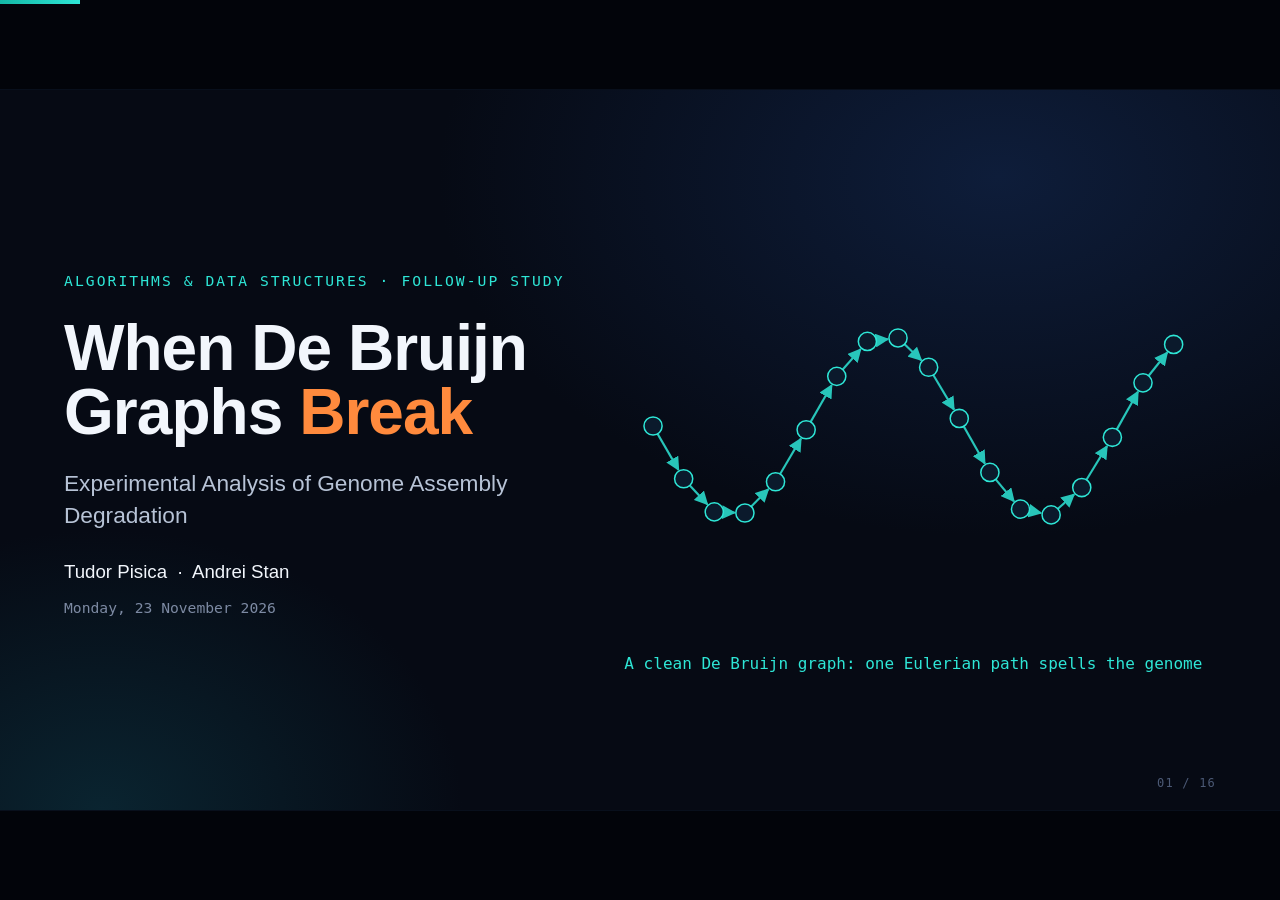
==== presentation/index.html @ 7c53497b "Add interactive 20-minute HTML presentation and research materials - presentation/: offline 16-slide" ====
<!doctype html>
<html lang="en">
<head>
<meta charset="utf-8">
<meta name="viewport" content="width=device-width, initial-scale=1">
<title>When De Bruijn Graphs Break</title>
<meta name="description" content="Analyzing the Degradation of De Bruijn Graphs in Genome Assembly — Tudor Pisica & Andrei Stan">
<link rel="stylesheet" href="css/deck.css">
</head>
<body>
<div id="progress"></div>
<div id="viewport"><div id="stage"></div></div>

<div id="chrome" aria-label="Presentation controls">
  <button id="b-prev" title="Previous (←)">◀</button>
  <span class="count" id="count">1 / 16</span>
  <button id="b-next" title="Next (→ / Space)">▶</button>
  <button id="b-play" title="Play / pause demo (K)">⏯ Play</button>
  <button id="b-reset" title="Reset demo (R)">↺ Reset</button>
  <span class="timer" id="timer" title="Elapsed (T resets)">0:00</span>
  <button id="b-notes" title="Notes overlay (N)">Notes</button>
  <button id="b-pres" title="Presenter window (P)">Presenter</button>
  <button id="b-fs" title="Fullscreen (F)">⛶</button>
  <button id="b-help" title="Keyboard help (?)">?</button>
</div>
<div id="notes"></div>
<div id="help"><div class="box">
  <kbd>→</kbd> <kbd>Space</kbd> <kbd>PgDn</kbd> next step / slide &nbsp; <kbd>←</kbd> <kbd>PgUp</kbd> back<br>
  <kbd>F</kbd> fullscreen &nbsp; <kbd>N</kbd> notes overlay &nbsp; <kbd>P</kbd> presenter window<br>
  <kbd>K</kbd> play / pause the slide's animation &nbsp; <kbd>R</kbd> reset the slide's demo<br>
  <kbd>T</kbd> restart the timer &nbsp; <kbd>Home</kbd>/<kbd>End</kbd> first / last slide &nbsp; <kbd>Esc</kbd> close overlays
</div></div>

<script src="data/lambda-data.js"></script>
<script src="js/notes.js"></script>
<script src="js/toy-graph.js"></script>
<script src="js/charts.js"></script>
<script src="js/deck.js"></script>
<script src="js/viz.js"></script>
<script src="js/slides.js"></script>
<script>Deck.init();</script>
</body>
</html>
---- presentation/css/deck.css ----
/* ------------------------------------------------------------------
   De Bruijn degradation deck — layout is authored for a fixed
   1920×1080 stage that is scaled to fit any window (no reflow, no overflow).
   ------------------------------------------------------------------ */
:root {
  --bg: #060a14;
  --bg-2: #0b1222;
  --panel: #0f1829;
  --panel-2: #142036;
  --rule: #22314d;
  --ink: #f2f6fc;
  --ink-2: #b7c3d6;
  --muted: #7d8aa3;
  --cyan: #2ee6d6;
  --teal: #14b8a6;
  --blue: #4c9dff;
  --orange: #ff8a3d;
  --red: #ff4d5e;
  --purple: #b57bff;
  --yellow: #ffd166;
  --green: #4ade80;
  --font: "Segoe UI Variable", "Segoe UI", "Inter", "Helvetica Neue", Arial, sans-serif;
  --display: "Segoe UI Variable Display", "Segoe UI", "Helvetica Neue", Arial, sans-serif;
  --mono: "Cascadia Code", "Cascadia Mono", Consolas, "SFMono-Regular", Menlo, monospace;
  --math: "Cambria Math", "Cambria", "STIX Two Math", "Times New Roman", serif;
}
* { box-sizing: border-box; }
html, body { margin: 0; height: 100%; background: #02040a; color: var(--ink); font-family: var(--font); overflow: hidden; }
button { font-family: inherit; }

/* ---------- stage ---------- */
#viewport { position: fixed; inset: 0; display: grid; place-items: center; }
#stage {
  position: absolute; left: 50%; top: 50%;
  width: 1920px; height: 1080px;
  transform-origin: 0 0;
  background: radial-gradient(1400px 900px at 78% 12%, #0e1d3a 0%, transparent 60%),
              radial-gradient(900px 700px at 8% 100%, #0a2430 0%, transparent 60%), var(--bg);
  overflow: hidden;
  box-shadow: 0 0 0 1px #0d1526;
}
.slide { position: absolute; inset: 0; padding: 72px 96px 88px; display: none; flex-direction: column; }
.slide.active { display: flex; animation: slideIn .45s cubic-bezier(.2,.7,.2,1); }
@keyframes slideIn { from { opacity: 0; transform: translateY(14px); } to { opacity: 1; transform: none; } }

/* ---------- type ---------- */
.eyebrow { font-family: var(--mono); font-size: 22px; letter-spacing: .14em; text-transform: uppercase; color: var(--cyan); margin-bottom: 14px; }
.eyebrow.warn { color: var(--orange); }
.eyebrow.shock { color: var(--purple); }
h1 { font-family: var(--display); font-weight: 700; font-size: 64px; line-height: 1.06; margin: 0 0 10px; letter-spacing: -.015em; }
h2 { font-family: var(--display); font-weight: 650; font-size: 54px; line-height: 1.1; margin: 0; letter-spacing: -.01em; }
h3 { font-size: 30px; font-weight: 600; margin: 0 0 10px; }
.lead { font-size: 30px; color: var(--ink-2); line-height: 1.4; max-width: 1500px; }
.small { font-size: 22px; color: var(--muted); }
.muted { color: var(--muted); }
.mono { font-family: var(--mono); }
.c-cyan { color: var(--cyan); } .c-orange { color: var(--orange); } .c-red { color: var(--red); }
.c-purple { color: var(--purple); } .c-yellow { color: var(--yellow); } .c-green { color: var(--green); } .c-blue { color: var(--blue); }
.header { display: flex; justify-content: space-between; align-items: flex-end; gap: 40px; margin-bottom: 28px; flex: none; }
.header .takeaway { font-size: 26px; color: var(--ink-2); max-width: 760px; text-align: right; line-height: 1.35; }
.body { flex: 1; min-height: 0; display: grid; gap: 40px; }
.cols-2 { grid-template-columns: 1fr 1fr; }
.cols-21 { grid-template-columns: 1.35fr 1fr; }
.cols-12 { grid-template-columns: 1fr 1.35fr; }
.cols-3 { grid-template-columns: repeat(3, 1fr); }
.stack { display: flex; flex-direction: column; gap: 22px; min-height: 0; }
.center { display: flex; align-items: center; justify-content: center; }

/* ---------- panels, chips ---------- */
.panel { background: linear-gradient(180deg, var(--panel), #0c1424); border: 1px solid var(--rule); border-radius: 18px; padding: 26px 30px; min-height: 0; position: relative; }
.panel h3 { font-size: 26px; color: var(--ink); }
.tag { display: inline-flex; align-items: center; gap: 10px; font-family: var(--mono); font-size: 18px; letter-spacing: .08em; text-transform: uppercase; padding: 6px 14px; border-radius: 999px; border: 1px solid currentColor; }
.tag.measured { color: var(--cyan); background: #2ee6d612; }
.tag.model { color: var(--yellow); background: #ffd16612; }
.tag.sim { color: var(--purple); background: #b57bff14; }
.tag.hyp { color: var(--orange); background: #ff8a3d12; }
.panel-tag { position: absolute; top: 20px; right: 22px; }
.verdict { font-family: var(--mono); font-weight: 700; font-size: 22px; letter-spacing: .08em; padding: 8px 16px; border-radius: 10px; display: inline-block; }
.verdict.ok { color: #052e1b; background: var(--green); }
.verdict.part { color: #2b1b00; background: var(--yellow); }

/* ---------- math ---------- */
.math { font-family: var(--math); font-size: 40px; letter-spacing: .01em; white-space: nowrap; }
.math.big { font-size: 58px; }
.math.mid { font-size: 34px; }
.math i { font-style: italic; }
.frac { display: inline-flex; flex-direction: column; vertical-align: middle; text-align: center; margin: 0 .12em; line-height: 1.05; }
.frac > span:first-child { border-bottom: 2px solid currentColor; padding: 0 .15em .05em; }
.frac > span:last-child { padding: .05em .15em 0; }
sup, sub { font-size: .62em; }
.term-f { color: var(--orange); }
.term-i { color: var(--cyan); }

/* ---------- controls inside slides ---------- */
.ctrl-row { display: flex; align-items: center; gap: 16px; flex-wrap: wrap; font-size: 22px; color: var(--ink-2); }
.btn { font-size: 21px; color: var(--ink); background: var(--panel-2); border: 1px solid #2c3f62; border-radius: 12px; padding: 10px 18px; cursor: pointer; transition: background .15s, border-color .15s, transform .1s; }
.btn:hover { background: #1b2a46; border-color: var(--cyan); }
.btn:active { transform: translateY(1px); }
.btn.on { border-color: var(--cyan); color: var(--cyan); background: #0f2a33; }
.btn.warn.on { border-color: var(--orange); color: var(--orange); background: #2e1a0d; }
.btn.purple.on { border-color: var(--purple); color: var(--purple); background: #221635; }
input[type=range] { -webkit-appearance: none; appearance: none; height: 8px; border-radius: 4px; background: #22314d; outline: none; width: 360px; }
input[type=range]::-webkit-slider-thumb { -webkit-appearance: none; width: 26px; height: 26px; border-radius: 50%; background: var(--cyan); border: 3px solid #04121a; cursor: pointer; box-shadow: 0 0 0 4px #2ee6d633; }
input[type=range]::-moz-range-thumb { width: 22px; height: 22px; border-radius: 50%; background: var(--cyan); border: 3px solid #04121a; cursor: pointer; }
.readout { font-family: var(--mono); font-size: 24px; color: var(--ink); min-width: 70px; display: inline-block; }

/* ---------- stats ---------- */
.stats { display: grid; gap: 14px; }
.stat { background: #0a1322; border: 1px solid var(--rule); border-radius: 14px; padding: 14px 18px; }
.stat .k { font-family: var(--mono); font-size: 17px; letter-spacing: .08em; text-transform: uppercase; color: var(--muted); }
.stat .v { font-family: var(--mono); font-size: 36px; font-weight: 600; margin-top: 4px; font-variant-numeric: tabular-nums; }

/* ---------- tables ---------- */
table.data { border-collapse: collapse; font-size: 24px; font-variant-numeric: tabular-nums; width: 100%; }
table.data th { font-family: var(--mono); font-size: 18px; letter-spacing: .06em; text-transform: uppercase; color: var(--muted); text-align: right; padding: 10px 14px; border-bottom: 1px solid var(--rule); font-weight: 500; }
table.data td { text-align: right; padding: 11px 14px; border-bottom: 1px solid #18243b; font-family: var(--mono); }
table.data th:first-child, table.data td:first-child { text-align: left; }
table.data tr.hl td { color: var(--purple); background: #b57bff10; }

/* ---------- charts ---------- */
.chart { width: 100%; height: 100%; position: relative; }
.chart svg { display: block; width: 100%; height: 100%; overflow: visible; }
.chart .axis text { fill: var(--ink-2); font-size: 19px; font-family: var(--font); }
.chart .axis-label { fill: var(--ink-2); font-size: 21px; }
.chart .grid line { stroke: #1d2a42; stroke-width: 1; }
.chart .axis line.dom { stroke: #3a4b6b; stroke-width: 1.5; }
.chart .series path.line { fill: none; stroke-width: 3.5; stroke-linejoin: round; stroke-linecap: round; }
.chart .series path.band { stroke: none; opacity: .17; }
.chart .series circle { stroke: #060a14; stroke-width: 2.5; cursor: pointer; transition: r .12s; }
.chart .series circle:hover { r: 9; }
.chart .legend text { font-size: 20px; fill: var(--ink); }
.chart .ann text { font-size: 19px; }
.chart-tip { position: absolute; pointer-events: none; background: #050912ee; border: 1px solid #34507a; border-radius: 10px; padding: 10px 14px; font-family: var(--mono); font-size: 18px; color: var(--ink); white-space: nowrap; transform: translate(-50%, calc(-100% - 16px)); opacity: 0; transition: opacity .12s; z-index: 5; }
.chart-tip.show { opacity: 1; }
.plot-meta { font-size: 18px; color: var(--muted); font-family: var(--mono); margin-top: 6px; }
.plot-img { width: 100%; height: 100%; object-fit: contain; border-radius: 12px; background: #fcfcfb; }

/* ---------- graphs ---------- */
svg.graph { width: 100%; height: 100%; display: block; overflow: visible; }
svg.graph .edge { fill: none; stroke: var(--teal); stroke-width: 2.5; opacity: .85; transition: stroke .3s, opacity .3s; }
svg.graph .node { fill: #0b1a2c; stroke: var(--cyan); stroke-width: 2.5; transition: fill .3s, stroke .3s, r .3s; }
svg.graph .node.unbal { stroke: var(--red); fill: #3a0d16; }
svg.graph .node.err { stroke: var(--orange); }
svg.graph .edge.err { stroke: var(--orange); }
svg.graph .lbl { fill: var(--ink-2); font-family: var(--mono); font-size: 15px; text-anchor: middle; dominant-baseline: central; pointer-events: none; }

/* DNA read strip */
.dna { display: inline-flex; gap: 4px; font-family: var(--mono); }
.dna span { width: 38px; height: 46px; display: grid; place-items: center; font-size: 26px; font-weight: 600; border-radius: 6px; background: #0e1a2d; border: 1px solid #22314d; color: var(--ink); transition: background .2s, border-color .2s, color .2s; }
.dna span.click { cursor: pointer; }
.dna span.click:hover { border-color: var(--orange); }
.dna span.mut { background: #ff8a3d; color: #1a0b00; border-color: #ffb27a; }
.dna span.inwin { border-color: var(--cyan); box-shadow: inset 0 -4px 0 var(--cyan); }
.dna span.aff { background: #3a1f0e; border-color: var(--orange); }
.dna.sm span { width: 22px; height: 30px; font-size: 17px; border-radius: 4px; }

/* ---------- step reveal ---------- */
[data-step] { transition: opacity .45s, transform .45s, filter .45s; }
.hidden-step { opacity: 0 !important; transform: translateY(12px); pointer-events: none; }

/* ---------- chrome ---------- */
#progress { position: fixed; top: 0; left: 0; height: 4px; background: linear-gradient(90deg, var(--teal), var(--cyan)); z-index: 30; transition: width .35s; }
#chrome { position: fixed; bottom: 14px; left: 50%; transform: translateX(-50%); display: flex; align-items: center; gap: 6px; background: #070d19e6; border: 1px solid #1f2d48; border-radius: 14px; padding: 6px 8px; z-index: 30; opacity: 0; transition: opacity .25s; font-size: 14px; color: var(--ink-2); backdrop-filter: blur(6px); }
body.show-chrome #chrome, #chrome:hover { opacity: 1; }
#chrome button { background: transparent; color: var(--ink); border: 0; border-radius: 9px; padding: 7px 11px; font-size: 14px; cursor: pointer; }
#chrome button:hover { background: #17233b; }
#chrome .count { font-family: var(--mono); padding: 0 8px; min-width: 64px; text-align: center; }
#chrome .timer { font-family: var(--mono); padding: 0 8px; color: var(--cyan); }
.slide-num { position: absolute; bottom: 30px; right: 96px; font-family: var(--mono); font-size: 18px; color: #4b5975; letter-spacing: .1em; }
.slide-foot { position: absolute; bottom: 30px; left: 96px; font-family: var(--mono); font-size: 17px; color: #4b5975; letter-spacing: .06em; }

#notes { position: fixed; left: 0; right: 0; bottom: 0; max-height: 42vh; overflow: auto; background: #050911f5; border-top: 1px solid #22314d; z-index: 25; padding: 18px 28px 64px; font-size: 16px; line-height: 1.55; color: var(--ink-2); display: none; }
body.show-notes #notes { display: block; }
#notes h4 { margin: 0 0 6px; color: var(--ink); font-size: 17px; }
#notes .dur { color: var(--cyan); font-family: var(--mono); }
#notes p { margin: 6px 0; }
#help { position: fixed; inset: 0; display: none; place-items: center; background: #000a; z-index: 40; }
body.show-help #help { display: grid; }
#help .box { background: #0b1222; border: 1px solid #2c3f62; border-radius: 16px; padding: 28px 36px; font-size: 17px; line-height: 1.9; color: var(--ink-2); }
#help kbd { font-family: var(--mono); background: #17233b; border: 1px solid #2c3f62; border-radius: 6px; padding: 2px 8px; color: var(--ink); }

/* ---------- misc animation ---------- */
@keyframes pulse { 0%,100% { opacity: 1; } 50% { opacity: .45; } }
.pulse { animation: pulse 1.6s ease-in-out infinite; }
@keyframes pop { 0% { transform: scale(.6); opacity: 0; } 70% { transform: scale(1.06); } 100% { transform: scale(1); opacity: 1; } }
.pop { animation: pop .6s cubic-bezier(.2,.8,.2,1) both; }
.glow-purple { text-shadow: 0 0 40px #b57bff88; }
.glow-cyan { text-shadow: 0 0 40px #2ee6d688; }

/* compact inline stat strip used inside demos */
.strip { display: flex; gap: 26px; flex-wrap: wrap; font-family: var(--mono); font-size: 22px; color: var(--muted); }
.strip b { font-size: 30px; color: var(--ink); font-weight: 600; margin-left: 6px; font-variant-numeric: tabular-nums; }
.strip b.c-orange { color: var(--orange); } .strip b.c-red { color: var(--red); } .strip b.c-cyan { color: var(--cyan); } .strip b.c-purple { color: var(--purple); }
.stats.tight { gap: 10px; }
.stats.tight .stat { padding: 8px 12px; }
.stats.tight .stat .k { font-size: 14px; }
.stats.tight .stat .v { font-size: 28px; margin-top: 2px; }
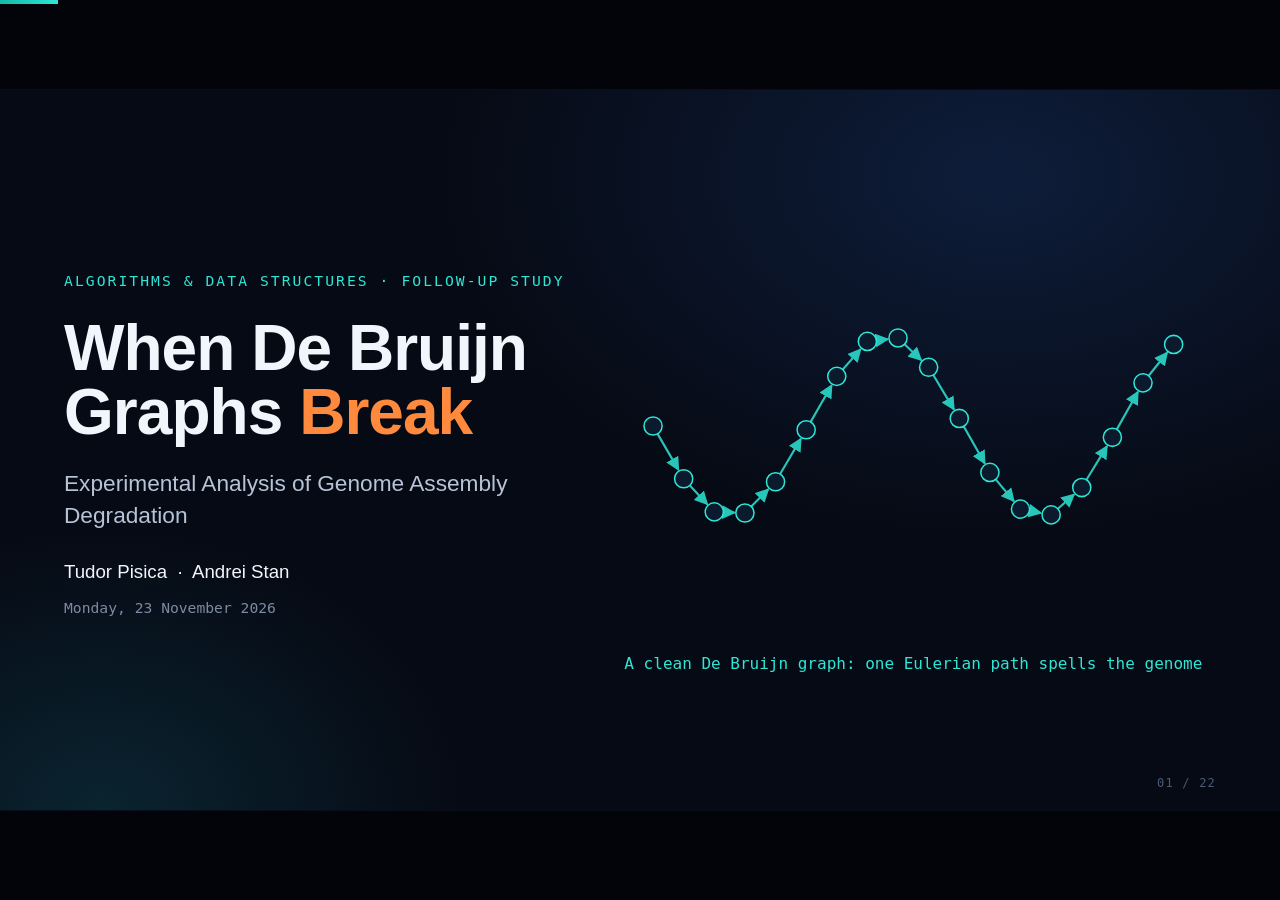
==== commit 9e4c6691: "Trim the navigation bar to arrows, timer, fullscreen and help Play, reset, notes and presenter remai" ====
--- a/presentation/index.html
+++ b/presentation/index.html
@@ -15,11 +15,7 @@
   <button id="b-prev" title="Previous (←)">◀</button>
   <span class="count" id="count">1 / 16</span>
   <button id="b-next" title="Next (→ / Space)">▶</button>
-  <button id="b-play" title="Play / pause demo (K)">⏯ Play</button>
-  <button id="b-reset" title="Reset demo (R)">↺ Reset</button>
   <span class="timer" id="timer" title="Elapsed (T resets)">0:00</span>
-  <button id="b-notes" title="Notes overlay (N)">Notes</button>
-  <button id="b-pres" title="Presenter window (P)">Presenter</button>
   <button id="b-fs" title="Fullscreen (F)">⛶</button>
   <button id="b-help" title="Keyboard help (?)">?</button>
 </div>
--- a/presentation/css/deck.css
+++ b/presentation/css/deck.css
@@ -183,7 +183,7 @@
 @keyframes pulse { 0%,100% { opacity: 1; } 50% { opacity: .45; } }
 .pulse { animation: pulse 1.6s ease-in-out infinite; }
 @keyframes pop { 0% { transform: scale(.6); opacity: 0; } 70% { transform: scale(1.06); } 100% { transform: scale(1); opacity: 1; } }
-.pop { animation: pop .6s cubic-bezier(.2,.8,.2,1) both; }
+.pop:not(.hidden-step) { animation: pop .6s cubic-bezier(.2,.8,.2,1) both; } /* only animate once revealed, so it never flashes on slide entry */
 .glow-purple { text-shadow: 0 0 40px #b57bff88; }
 .glow-cyan { text-shadow: 0 0 40px #2ee6d688; }
 
